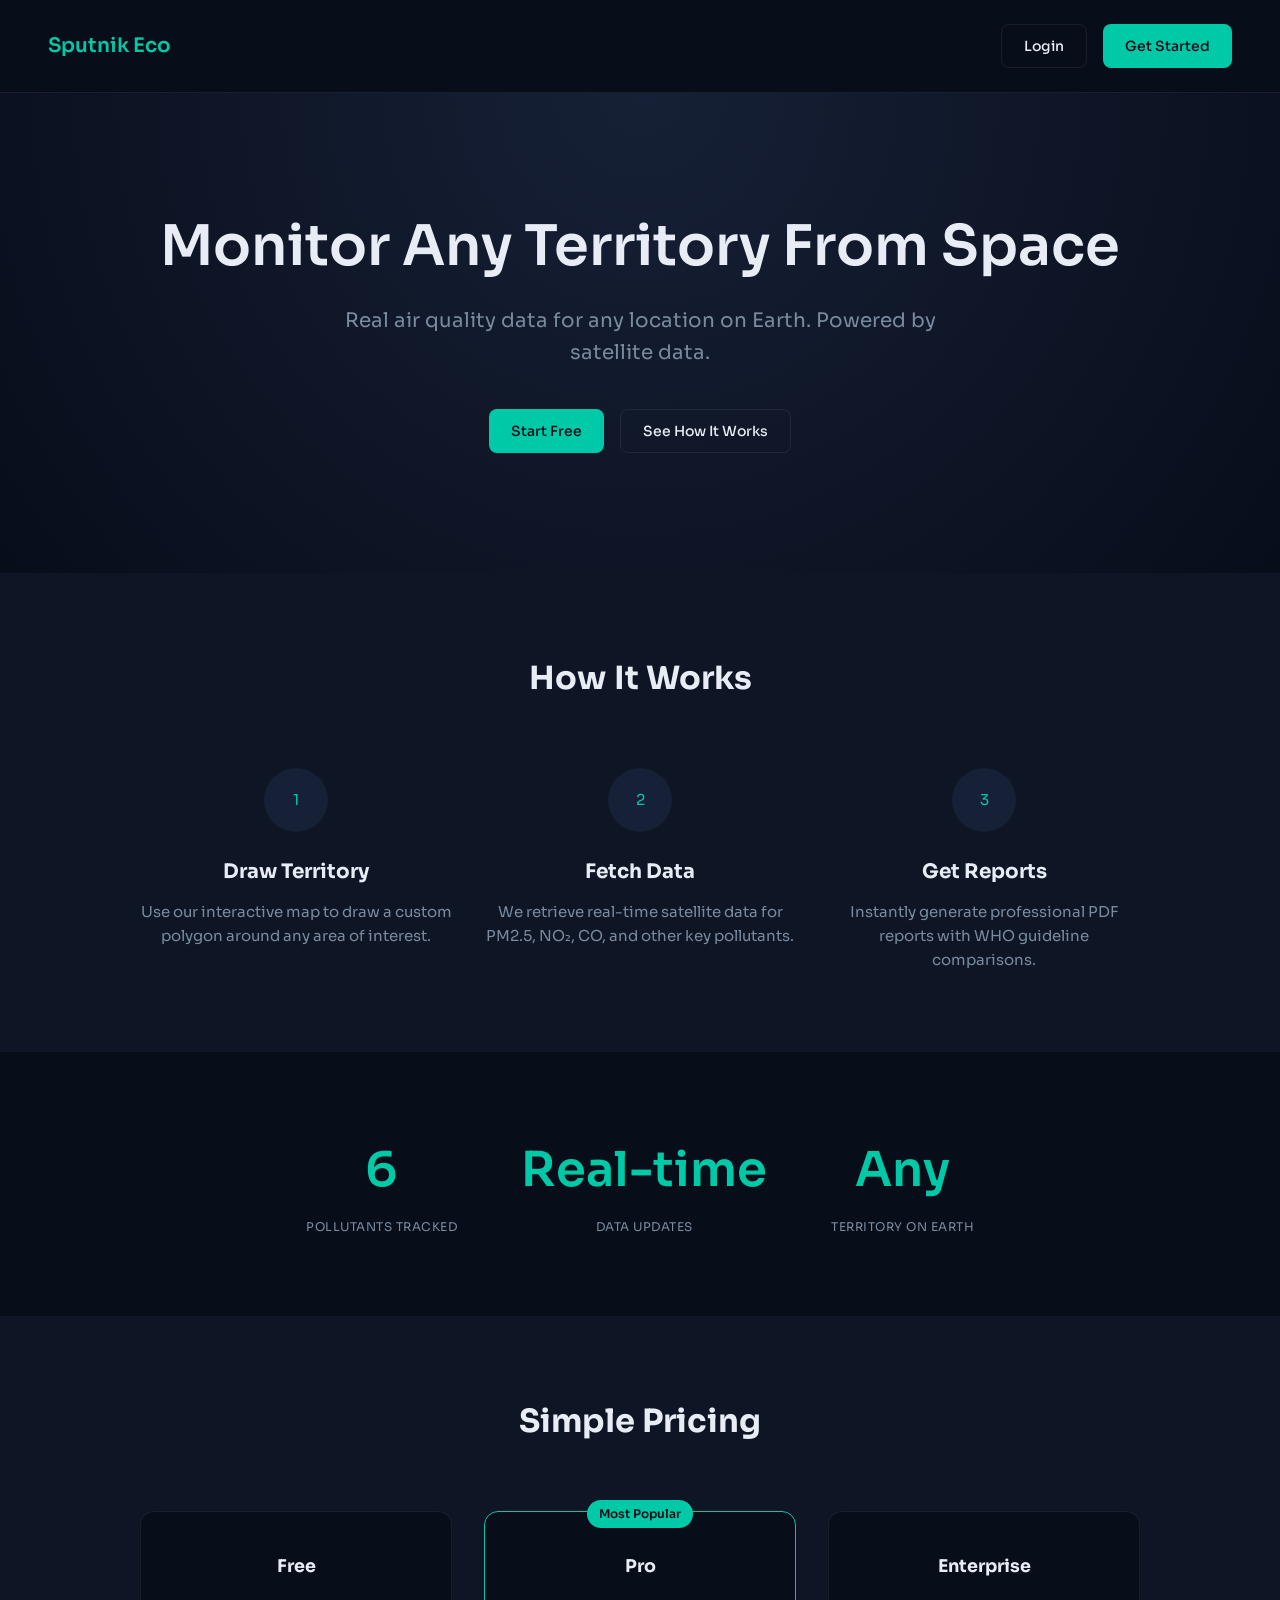
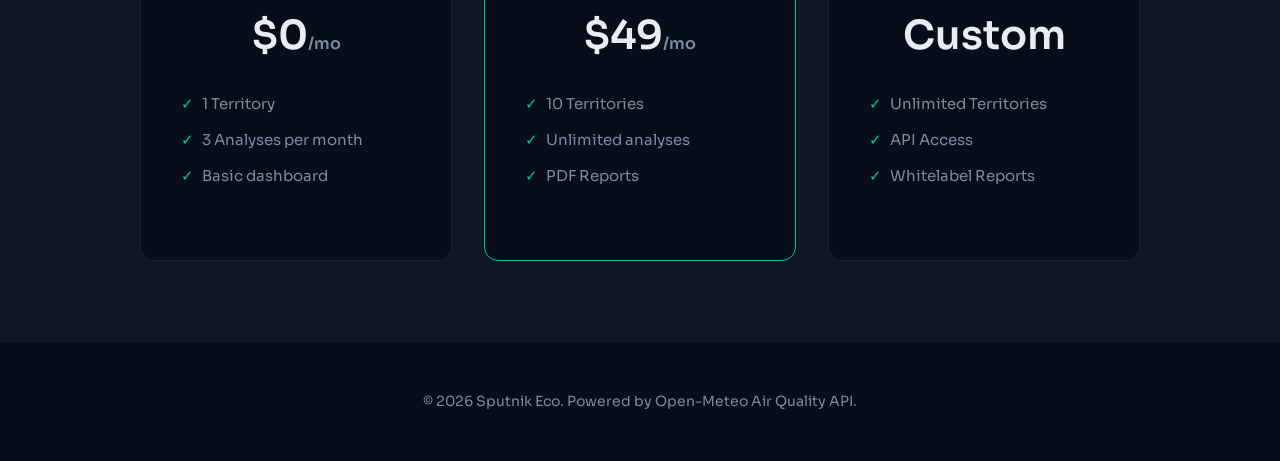
==== frontend/index.html @ 3107e0bc "first version test" ====
<!DOCTYPE html>
<html lang="en">
<head>
    <meta charset="UTF-8">
    <meta name="viewport" content="width=device-width, initial-scale=1.0">
    <title>Sputnik Eco - Monitor Any Territory From Space</title>
    <link rel="stylesheet" href="/static/css/main.css">
    <style>
        .landing-nav {
            display: flex; justify-content: space-between; align-items: center;
            padding: 24px 48px; border-bottom: 1px solid var(--border);
        }
        .landing-nav .logo { font-size: 20px; font-weight: 600; color: var(--accent); text-decoration: none; }
        .hero {
            padding: 120px 48px; text-align: center;
            background: radial-gradient(circle at top, var(--surface-2), var(--bg));
        }
        .hero h1 { font-size: 56px; margin-bottom: 24px; font-weight: 600; line-height: 1.2; }
        .hero p { font-size: 20px; color: var(--muted); margin-bottom: 40px; max-width: 600px; margin-left: auto; margin-right: auto; }
        .hero .ctas { display: flex; gap: 16px; justify-content: center; }
        
        .section-title { text-align: center; font-size: 32px; margin-bottom: 64px; }
        .how-it-works { padding: 80px 48px; background: var(--surface); }
        .steps { display: grid; grid-template-columns: repeat(3, 1fr); gap: 32px; max-width: 1000px; margin: 0 auto; text-align: center; }
        .step-icon { width: 64px; height: 64px; background: var(--surface-2); border-radius: 50%; display: flex; align-items: center; justify-content: center; margin: 0 auto 24px; color: var(--accent); }
        .step h3 { font-size: 20px; margin-bottom: 12px; }
        .step p { color: var(--muted); }

        .metrics { padding: 80px 48px; display: flex; justify-content: center; gap: 64px; text-align: center; }
        .metric-big { font-size: 48px; font-weight: 600; color: var(--accent); margin-bottom: 8px; }

        .pricing { padding: 80px 48px; background: var(--surface); }
        .pricing-cards { display: grid; grid-template-columns: repeat(3, 1fr); gap: 32px; max-width: 1000px; margin: 0 auto; }
        .pricing-card { background: var(--bg); padding: 40px; border: 1px solid var(--border); border-radius: var(--radius); text-align: center; }
        .pricing-card.pro { border-color: var(--accent); position: relative; }
        .pricing-card.pro::before { content: "Most Popular"; position: absolute; top: -12px; left: 50%; transform: translateX(-50%); background: var(--accent); color: var(--bg); padding: 4px 12px; border-radius: 20px; font-size: 12px; font-weight: 600; }
        .price { font-size: 40px; font-weight: 600; margin: 24px 0; }
        .features { list-style: none; margin-bottom: 32px; text-align: left; }
        .features li { margin-bottom: 12px; display: flex; gap: 8px; color: var(--muted); }
        .features li::before { content: "✓"; color: var(--accent); }

        .footer { padding: 48px; border-top: 1px solid var(--border); text-align: center; color: var(--muted); font-size: 14px; }
    </style>
</head>
<body>
    <nav class="landing-nav">
        <a href="/" class="logo">Sputnik Eco</a>
        <div style="display: flex; gap: 16px;">
            <a href="/app/login.html" class="btn btn-ghost">Login</a>
            <a href="/app/register.html" class="btn btn-primary">Get Started</a>
        </div>
    </nav>

    <header class="hero">
        <h1>Monitor Any Territory From Space</h1>
        <p>Real air quality data for any location on Earth. Powered by satellite data.</p>
        <div class="ctas">
            <a href="/app/register.html" class="btn btn-primary">Start Free</a>
            <a href="#how" class="btn btn-ghost">See How It Works</a>
        </div>
    </header>

    <section id="how" class="how-it-works">
        <h2 class="section-title">How It Works</h2>
        <div class="steps">
            <div class="step">
                <div class="step-icon">1</div>
                <h3>Draw Territory</h3>
                <p>Use our interactive map to draw a custom polygon around any area of interest.</p>
            </div>
            <div class="step">
                <div class="step-icon">2</div>
                <h3>Fetch Data</h3>
                <p>We retrieve real-time satellite data for PM2.5, NO₂, CO, and other key pollutants.</p>
            </div>
            <div class="step">
                <div class="step-icon">3</div>
                <h3>Get Reports</h3>
                <p>Instantly generate professional PDF reports with WHO guideline comparisons.</p>
            </div>
        </div>
    </section>

    <section class="metrics">
        <div>
            <div class="metric-big">6</div>
            <div class="metric-label">Pollutants Tracked</div>
        </div>
        <div>
            <div class="metric-big">Real-time</div>
            <div class="metric-label">Data Updates</div>
        </div>
        <div>
            <div class="metric-big">Any</div>
            <div class="metric-label">Territory on Earth</div>
        </div>
    </section>

    <section class="pricing">
        <h2 class="section-title">Simple Pricing</h2>
        <div class="pricing-cards">
            <div class="pricing-card">
                <h3>Free</h3>
                <div class="price">$0<span style="font-size:16px;color:var(--muted)">/mo</span></div>
                <ul class="features">
                    <li>1 Territory</li>
                    <li>3 Analyses per month</li>
                    <li>Basic dashboard</li>
                </ul>
            </div>
            <div class="pricing-card pro">
                <h3>Pro</h3>
                <div class="price">$49<span style="font-size:16px;color:var(--muted)">/mo</span></div>
                <ul class="features">
                    <li>10 Territories</li>
                    <li>Unlimited analyses</li>
                    <li>PDF Reports</li>
                </ul>
            </div>
            <div class="pricing-card">
                <h3>Enterprise</h3>
                <div class="price">Custom</div>
                <ul class="features">
                    <li>Unlimited Territories</li>
                    <li>API Access</li>
                    <li>Whitelabel Reports</li>
                </ul>
            </div>
        </div>
    </section>

    <footer class="footer">
        © 2026 Sputnik Eco. Powered by Open-Meteo Air Quality API.
    </footer>
</body>
</html>
---- static/css/main.css ----
@import url('https://fonts.googleapis.com/css2?family=Sora:wght@300;400;500;600&family=JetBrains+Mono:wght@400;500&display=swap');

:root {
  --bg:        #080d1a;
  --surface:   #0e1525;
  --surface-2: #162036;
  --border:    rgba(255,255,255,0.07);
  --accent:    #00c9a7;
  --accent-2:  #4f8ef7;
  --danger:    #f05252;
  --warning:   #f5a623;
  --success:   #00c9a7;
  --text:      #e8edf5;
  --muted:     #7a8ba0;
  --font:      'Sora', sans-serif;
  --mono:      'JetBrains Mono', monospace;
  --radius:    14px;
  --radius-sm: 8px;
}

* { box-sizing: border-box; margin: 0; padding: 0; }
body { background: var(--bg); color: var(--text); font-family: var(--font); font-size: 15px; line-height: 1.6; }

/* Cards */
.card {
  background: var(--surface);
  border: 1px solid var(--border);
  border-radius: var(--radius);
  padding: 24px;
}

/* Buttons */
.btn {
  display: inline-flex; align-items: center; justify-content: center; gap: 8px;
  padding: 10px 22px; border-radius: var(--radius-sm);
  font-family: var(--font); font-size: 14px; font-weight: 500;
  cursor: pointer; border: none; transition: all 0.2s;
  text-decoration: none;
}
.btn-primary { background: var(--accent); color: #080d1a; }
.btn-primary:hover { opacity: 0.85; transform: translateY(-1px); }
.btn-ghost { background: transparent; color: var(--text); border: 1px solid var(--border); }
.btn-ghost:hover { background: var(--surface-2); }
.btn-danger { background: var(--danger); color: #fff; }

/* Inputs */
input, select {
  width: 100%; padding: 11px 14px;
  background: var(--surface-2); border: 1px solid var(--border);
  border-radius: var(--radius-sm); color: var(--text);
  font-family: var(--font); font-size: 14px;
  outline: none; transition: border-color 0.2s;
}
input:focus, select:focus { border-color: var(--accent); }

/* Score badge */
.score-badge {
  display: inline-flex; align-items: center; justify-content: center;
  width: 64px; height: 64px; border-radius: 50%;
  font-size: 22px; font-weight: 600;
}
.score-good    { background: rgba(0,201,167,0.15); color: #00c9a7; border: 2px solid #00c9a7; }
.score-moderate{ background: rgba(245,166,35,0.15); color: #f5a623; border: 2px solid #f5a623; }
.score-poor    { background: rgba(240,82,82,0.15);  color: #f05252; border: 2px solid #f05252; }

/* Sidebar */
.sidebar {
  position: fixed; left: 0; top: 0; bottom: 0; width: 240px;
  background: var(--surface); border-right: 1px solid var(--border);
  display: flex; flex-direction: column; padding: 24px 0; z-index: 100;
}
.sidebar .logo {
  padding: 0 24px 24px;
  font-size: 18px; font-weight: 600; color: var(--accent);
  border-bottom: 1px solid var(--border); margin-bottom: 16px;
  text-decoration: none;
}
.nav-item {
  display: flex; align-items: center; gap: 12px;
  padding: 12px 24px; color: var(--muted);
  text-decoration: none; font-size: 14px;
  transition: all 0.15s; cursor: pointer;
}
.nav-item:hover, .nav-item.active {
  color: var(--text); background: var(--surface-2);
}
.nav-item.active { border-right: 3px solid var(--accent); }
.nav-bottom { margin-top: auto; }

/* Main content */
.main { margin-left: 240px; padding: 32px; min-height: 100vh; }

/* Metric card */
.metric { display: flex; flex-direction: column; gap: 4px; }
.metric-label { font-size: 12px; color: var(--muted); text-transform: uppercase; letter-spacing: 0.5px; }
.metric-value { font-size: 28px; font-weight: 600; }

/* Pollutant row */
.pollutant-row {
  display: flex; align-items: center; justify-content: space-between;
  padding: 12px 0; border-bottom: 1px solid var(--border);
}
.pollutant-bar-wrap { width: 120px; height: 6px; background: var(--surface-2); border-radius: 3px; }
.pollutant-bar { height: 6px; border-radius: 3px; transition: width 0.6s ease; }

/* Progress bar */
.progress-wrap { background: var(--surface-2); border-radius: 4px; height: 8px; overflow: hidden; }
.progress-bar  { height: 8px; background: var(--accent); border-radius: 4px; transition: width 0.4s; }

/* Table */
table { width: 100%; border-collapse: collapse; font-size: 14px; }
th { text-align: left; padding: 10px 14px; color: var(--muted); font-weight: 500; font-size: 12px; text-transform: uppercase; border-bottom: 1px solid var(--border); }
td { padding: 13px 14px; border-bottom: 1px solid var(--border); }
tr:last-child td { border-bottom: none; }
tr:hover td { background: var(--surface-2); }

/* Tag/badge */
.tag { display: inline-block; padding: 3px 10px; border-radius: 20px; font-size: 12px; font-weight: 500; }
.tag-good     { background: rgba(0,201,167,0.15); color: #00c9a7; }
.tag-moderate { background: rgba(245,166,35,0.15); color: #f5a623; }
.tag-poor     { background: rgba(240,82,82,0.15);  color: #f05252; }

/* Toast notification */
.toast {
  position: fixed; bottom: 24px; right: 24px;
  background: var(--surface-2); border: 1px solid var(--border);
  border-radius: var(--radius-sm); padding: 14px 20px;
  font-size: 14px; z-index: 9999; animation: slideUp 0.3s ease;
  max-width: 320px;
}
@keyframes slideUp { from { transform: translateY(20px); opacity: 0; } to { transform: translateY(0); opacity: 1; } }

/* Grid layout */
.grid { display: grid; gap: 24px; }
.grid-2 { grid-template-columns: repeat(2, 1fr); }
.grid-3 { grid-template-columns: repeat(3, 1fr); }
.grid-4 { grid-template-columns: repeat(4, 1fr); }

/* Form layout */
.form-group { margin-bottom: 16px; }
.form-group label { display: block; margin-bottom: 8px; font-size: 14px; color: var(--muted); }

/* Header with action */
.page-header { display: flex; align-items: center; justify-content: space-between; margin-bottom: 32px; }
.page-header h1 { font-size: 24px; font-weight: 600; }
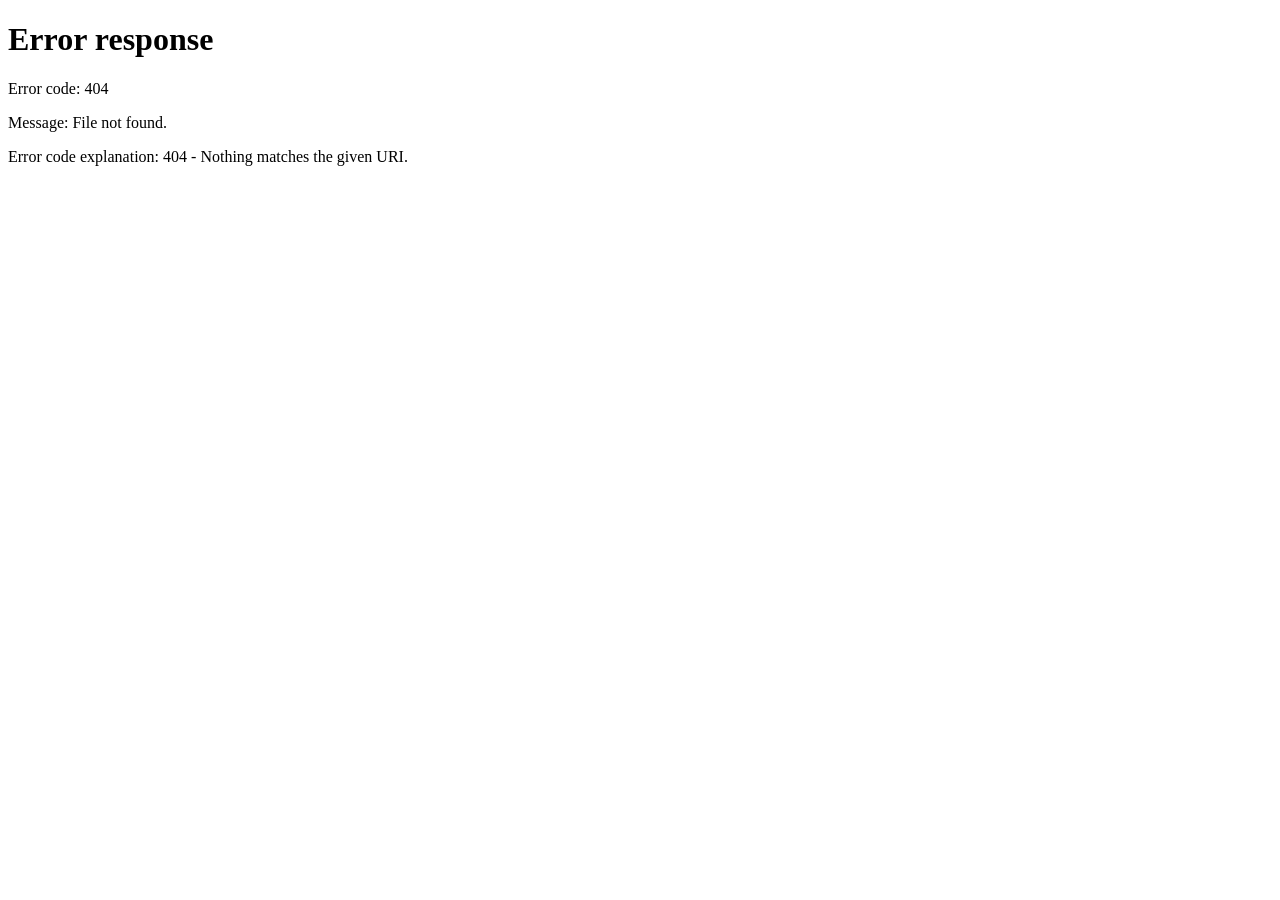
==== commit 443f1724: "new frontend with design" ====
--- a/frontend/index.html
+++ b/frontend/index.html
@@ -1,136 +1,18 @@
 <!DOCTYPE html>
 <html lang="en">
+
 <head>
     <meta charset="UTF-8">
     <meta name="viewport" content="width=device-width, initial-scale=1.0">
-    <title>Sputnik Eco - Monitor Any Territory From Space</title>
-    <link rel="stylesheet" href="/static/css/main.css">
-    <style>
-        .landing-nav {
-            display: flex; justify-content: space-between; align-items: center;
-            padding: 24px 48px; border-bottom: 1px solid var(--border);
-        }
-        .landing-nav .logo { font-size: 20px; font-weight: 600; color: var(--accent); text-decoration: none; }
-        .hero {
-            padding: 120px 48px; text-align: center;
-            background: radial-gradient(circle at top, var(--surface-2), var(--bg));
-        }
-        .hero h1 { font-size: 56px; margin-bottom: 24px; font-weight: 600; line-height: 1.2; }
-        .hero p { font-size: 20px; color: var(--muted); margin-bottom: 40px; max-width: 600px; margin-left: auto; margin-right: auto; }
-        .hero .ctas { display: flex; gap: 16px; justify-content: center; }
-        
-        .section-title { text-align: center; font-size: 32px; margin-bottom: 64px; }
-        .how-it-works { padding: 80px 48px; background: var(--surface); }
-        .steps { display: grid; grid-template-columns: repeat(3, 1fr); gap: 32px; max-width: 1000px; margin: 0 auto; text-align: center; }
-        .step-icon { width: 64px; height: 64px; background: var(--surface-2); border-radius: 50%; display: flex; align-items: center; justify-content: center; margin: 0 auto 24px; color: var(--accent); }
-        .step h3 { font-size: 20px; margin-bottom: 12px; }
-        .step p { color: var(--muted); }
+    <title>Sputnik Eco</title>
+    <script>
+        window.location.replace("/app/login.html");
+    </script>
+</head>
 
-        .metrics { padding: 80px 48px; display: flex; justify-content: center; gap: 64px; text-align: center; }
-        .metric-big { font-size: 48px; font-weight: 600; color: var(--accent); margin-bottom: 8px; }
+<body
+    style="background: #0f172a; color: white; display: flex; align-items: center; justify-content: center; height: 100vh; font-family: sans-serif;">
+    Redirecting to login...
+</body>
 
-        .pricing { padding: 80px 48px; background: var(--surface); }
-        .pricing-cards { display: grid; grid-template-columns: repeat(3, 1fr); gap: 32px; max-width: 1000px; margin: 0 auto; }
-        .pricing-card { background: var(--bg); padding: 40px; border: 1px solid var(--border); border-radius: var(--radius); text-align: center; }
-        .pricing-card.pro { border-color: var(--accent); position: relative; }
-        .pricing-card.pro::before { content: "Most Popular"; position: absolute; top: -12px; left: 50%; transform: translateX(-50%); background: var(--accent); color: var(--bg); padding: 4px 12px; border-radius: 20px; font-size: 12px; font-weight: 600; }
-        .price { font-size: 40px; font-weight: 600; margin: 24px 0; }
-        .features { list-style: none; margin-bottom: 32px; text-align: left; }
-        .features li { margin-bottom: 12px; display: flex; gap: 8px; color: var(--muted); }
-        .features li::before { content: "✓"; color: var(--accent); }
-
-        .footer { padding: 48px; border-top: 1px solid var(--border); text-align: center; color: var(--muted); font-size: 14px; }
-    </style>
-</head>
-<body>
-    <nav class="landing-nav">
-        <a href="/" class="logo">Sputnik Eco</a>
-        <div style="display: flex; gap: 16px;">
-            <a href="/app/login.html" class="btn btn-ghost">Login</a>
-            <a href="/app/register.html" class="btn btn-primary">Get Started</a>
-        </div>
-    </nav>
-
-    <header class="hero">
-        <h1>Monitor Any Territory From Space</h1>
-        <p>Real air quality data for any location on Earth. Powered by satellite data.</p>
-        <div class="ctas">
-            <a href="/app/register.html" class="btn btn-primary">Start Free</a>
-            <a href="#how" class="btn btn-ghost">See How It Works</a>
-        </div>
-    </header>
-
-    <section id="how" class="how-it-works">
-        <h2 class="section-title">How It Works</h2>
-        <div class="steps">
-            <div class="step">
-                <div class="step-icon">1</div>
-                <h3>Draw Territory</h3>
-                <p>Use our interactive map to draw a custom polygon around any area of interest.</p>
-            </div>
-            <div class="step">
-                <div class="step-icon">2</div>
-                <h3>Fetch Data</h3>
-                <p>We retrieve real-time satellite data for PM2.5, NO₂, CO, and other key pollutants.</p>
-            </div>
-            <div class="step">
-                <div class="step-icon">3</div>
-                <h3>Get Reports</h3>
-                <p>Instantly generate professional PDF reports with WHO guideline comparisons.</p>
-            </div>
-        </div>
-    </section>
-
-    <section class="metrics">
-        <div>
-            <div class="metric-big">6</div>
-            <div class="metric-label">Pollutants Tracked</div>
-        </div>
-        <div>
-            <div class="metric-big">Real-time</div>
-            <div class="metric-label">Data Updates</div>
-        </div>
-        <div>
-            <div class="metric-big">Any</div>
-            <div class="metric-label">Territory on Earth</div>
-        </div>
-    </section>
-
-    <section class="pricing">
-        <h2 class="section-title">Simple Pricing</h2>
-        <div class="pricing-cards">
-            <div class="pricing-card">
-                <h3>Free</h3>
-                <div class="price">$0<span style="font-size:16px;color:var(--muted)">/mo</span></div>
-                <ul class="features">
-                    <li>1 Territory</li>
-                    <li>3 Analyses per month</li>
-                    <li>Basic dashboard</li>
-                </ul>
-            </div>
-            <div class="pricing-card pro">
-                <h3>Pro</h3>
-                <div class="price">$49<span style="font-size:16px;color:var(--muted)">/mo</span></div>
-                <ul class="features">
-                    <li>10 Territories</li>
-                    <li>Unlimited analyses</li>
-                    <li>PDF Reports</li>
-                </ul>
-            </div>
-            <div class="pricing-card">
-                <h3>Enterprise</h3>
-                <div class="price">Custom</div>
-                <ul class="features">
-                    <li>Unlimited Territories</li>
-                    <li>API Access</li>
-                    <li>Whitelabel Reports</li>
-                </ul>
-            </div>
-        </div>
-    </section>
-
-    <footer class="footer">
-        © 2026 Sputnik Eco. Powered by Open-Meteo Air Quality API.
-    </footer>
-</body>
-</html>
+</html>
